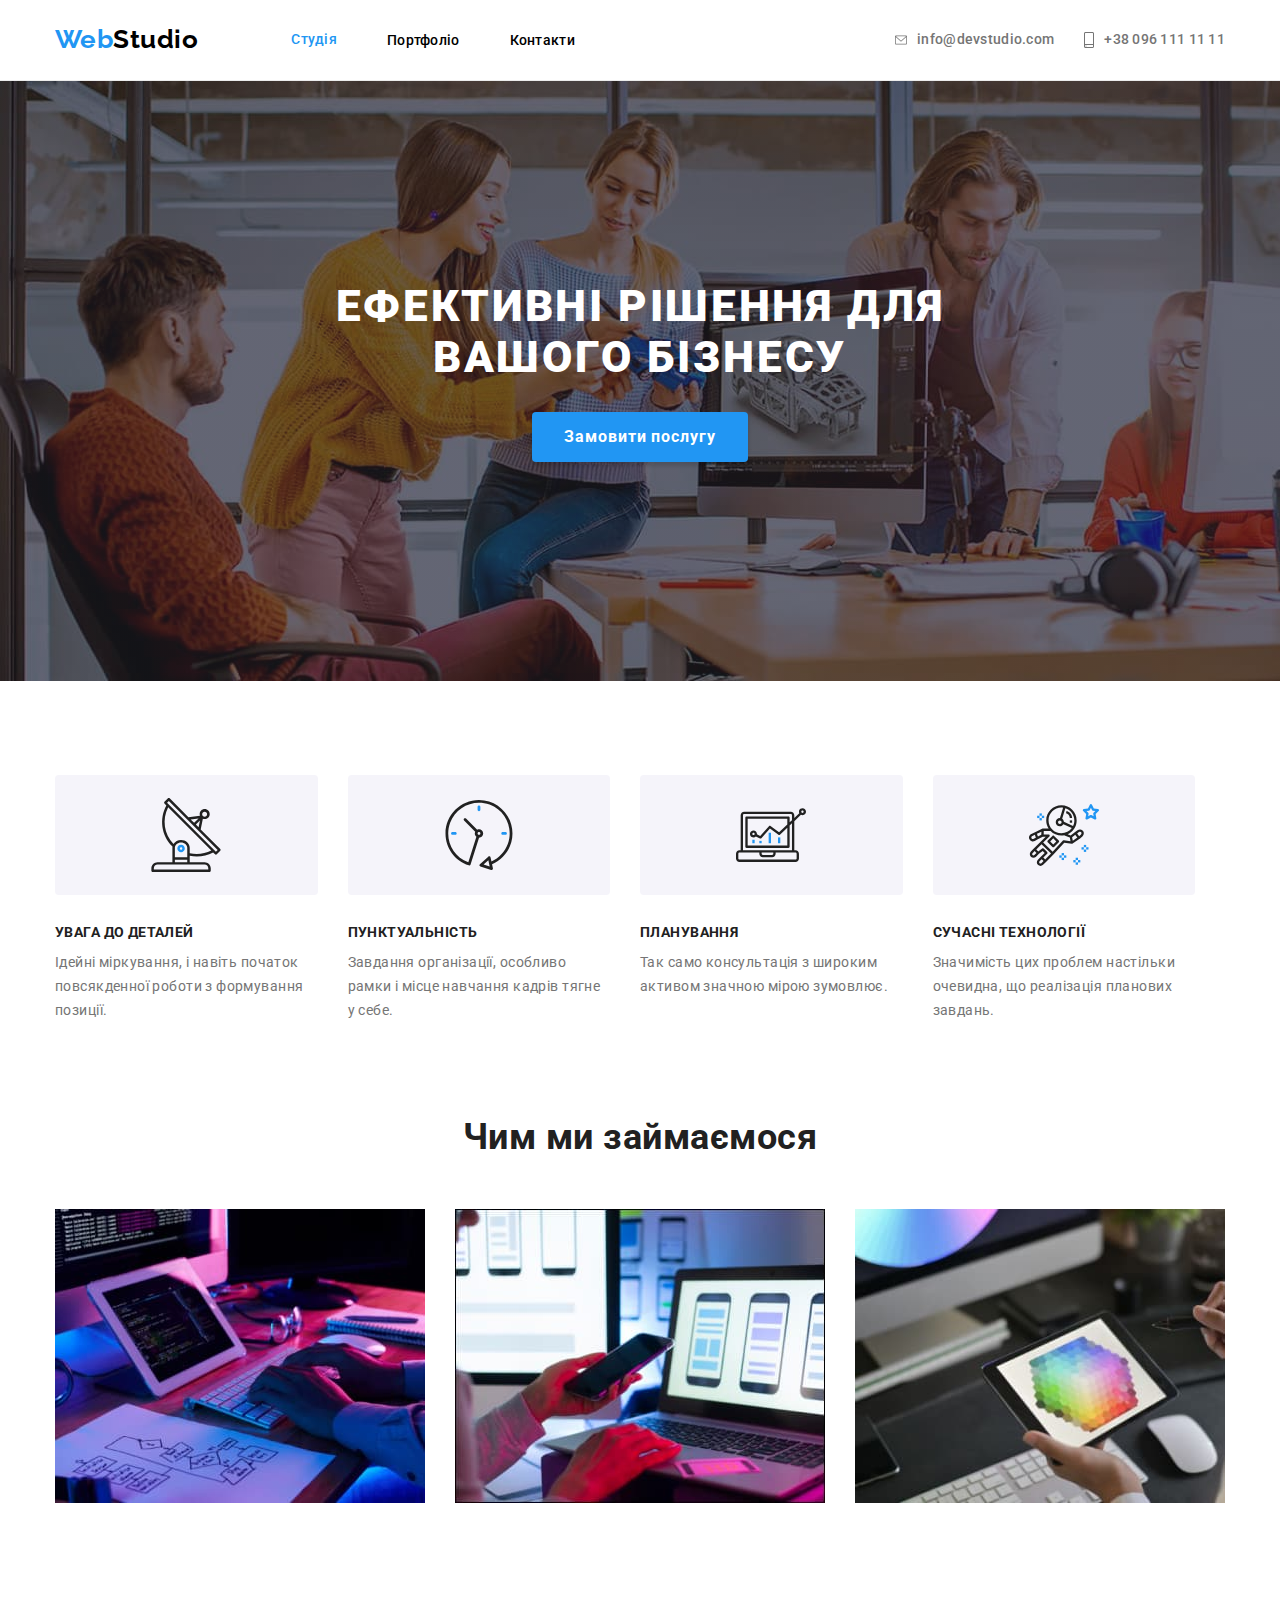
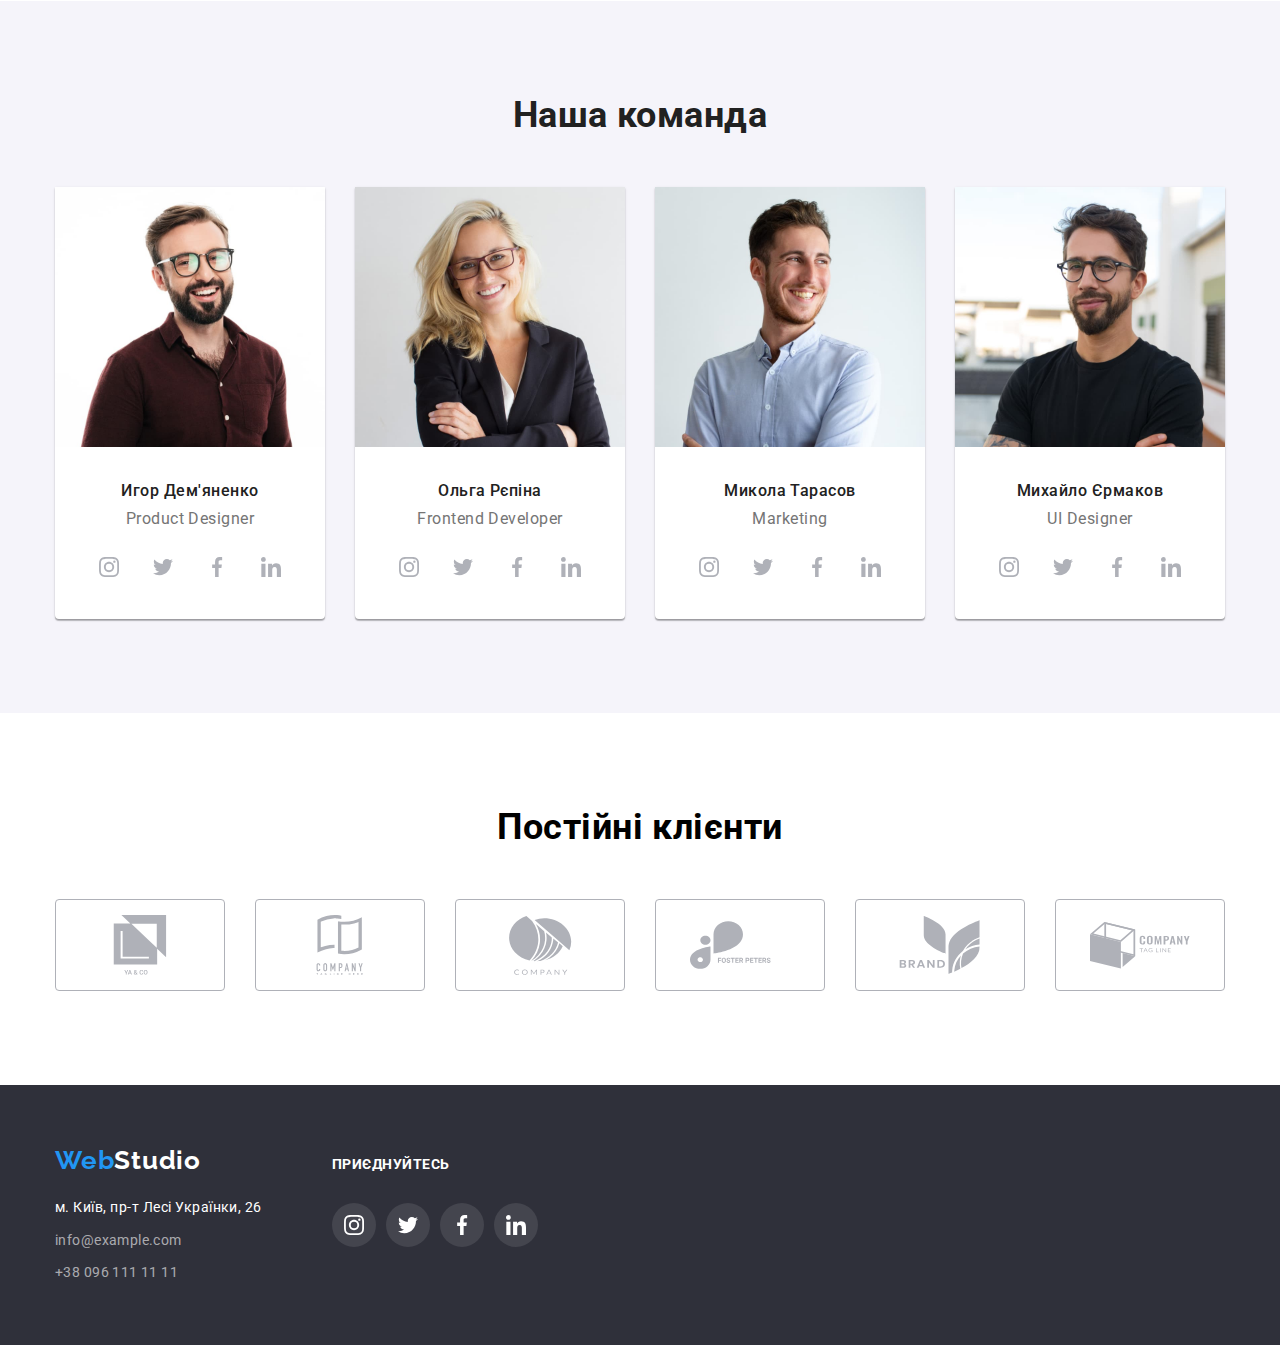
==== index.html @ c18d520b "add files" ====
<!DOCTYPE html>
<html lang="en">
  <head>
    <meta charset="UTF-8" />
    <meta http-equiv="X-UA-Compatible" content="IE=edge" />
    <meta name="viewport" content="width=device-width, initial-scale=1.0" />
    <title>Homework_4</title>
    <link rel="preconnect" href="https://fonts.googleapis.com" />
    <link rel="preconnect" href="https://fonts.gstatic.com" crossorigin />
    <link
      rel="stylesheet"
      href="https://fonts.googleapis.com/css2?family=Raleway:wght@700&family=Roboto:wght@400;500;700;900&display=swap"
    />
    <link
      rel="stylesheet"
      href="https://cdnjs.cloudflare.com/ajax/libs/modern-normalize/1.1.0/modern-normalize.min.css"
    />
    <link rel="stylesheet" href="css/styles.css" />
  </head>
  <body>
    <!-- Шапка -->
    <header class="header">
      <div class="container main-nav">
        <a class="logo" href="WebStudio"
          ><span class="logo-first">Web</span
          ><span class="logo-second">Studio</span></a
        >
        <nav>
          <ul class="site-nav">
            <li class="item">
              <a href="index.html" class="link-act">Студія</a>
            </li>
            <li class="item">
              <a href="portfolio.html" class="link">Портфоліо</a>
            </li>
            <li class="item"><a href="" class="link">Контакти</a></li>
          </ul>
        </nav>
        <!-- </div> -->
        <!-- <div class="container main-nav"> -->
        <ul class="nav-auth item">
          <li class="item">
            <a class="link" href="mailto:info@devstudio.com"
              ><svg class="mail-icon" width="12px" height="16px">
                <use class="mail-icon-color" href="./images/symbol-defs-2.svg#icon-envelope"></use></svg>info@devstudio.com
          </a>
          </li>
          <li class="item">
        <a class="link" href="tel:+380961111111">
          <svg class="mail-icon" width="10px" height="16px" class=""><use href="./images/symbol-defs-2.svg#icon-smartphone"></use></svg>+38 096 111 11 11
          </a>
          </li>
        </ul>
      </div>
    </header>
    <!-- Заказать услугу -->
    <main>
      <section class="hero hero-section">
        <div class="container hero-container">
          <h1 class="hero-title">Ефективні рішення для вашого бізнесу</h1>
          <button class="button-order" type="button">Замовити послугу</button>
        </div>
      </section>
      <!-- Наши преимущества -->
      <section class="section benefits-cont">
        <div class="container">
          <h2 class="our-benefits">Наші переваги</h2>
          <ul class="feature-list">
            <li class="list-item icon-satelite">
              <!-- <div class="benefits-list">
                <svg width="70" height="70"><use href="./images/symbol-defs-3.svg#icon-satelite"></use></svg>
              </div> -->
              <h3 class="benefits-title">Увага до деталей</h3>
              <p class="benefits-text">
                Ідейні міркування, і навіть початок повсякденної роботи з
                формування позиції.
              </p>
            </li>
            <li class="list-item icon-clock">
              <h3 class="benefits-title">Пунктуальність</h3>
              <p class="benefits-text">
                Завдання організації, особливо рамки і місце навчання кадрів
                тягне у себе.
              </p>
            </li>
            <li class="list-item icon-diagram">
              <h3 class="benefits-title">Планування</h3>
              <p class="benefits-text">
                Так само консультація з широким активом значною мірою зумовлює.
              </p>
            </li>
            <li class="list-item icon-astronaut">
              <h3 class="benefits-title">Сучасні технології</h3>
              <p class="benefits-text">
                Значимість цих проблем настільки очевидна, що реалізація
                планових завдань.
              </p>
            </li>
          </ul>
        </div>
      </section>
      <!-- Чем мы занимаемся -->
      <section class="section work-sect">
        <div class="container">
          <h2 class="card-title">Чим ми займаємося</h2>
          <ul class="feature-list">
            <li class="our-work">
              <img
                src="./images/image1.jpg"
                width="370"
                height="294"
                alt="Розробка продукту"
              />
            </li>
            <li class="our-work">
              <img
                src="./images/image2.jpg"
                width="370"
                height="294"
                alt="Випробовування продукту"
              />
            </li>
            <li class="our-work">
              <img
                src="./images/image3.jpg"
                width="370"
                height="294"
                alt="Дизайн продукту"
              />
            </li>
          </ul>
        </div>
      </section>
      <!-- Наша команда -->
      <section class="section team-section">
        <h2 class="card-title">Наша команда</h2>
        <div class="container team-container">
          <ul class="feature-list">
            <li class="our-team-card">
              <img
                src="images/image4.jpg"
                width="270"
                height="260"
                alt="Игорь Демьяненко"
              />
              <div class="our-team-content">
                <h3 class="our-team-subtittle">Игор Дем'яненко</h3>
                <p class="our-team-text">Product Designer</p>
                <ul class="our-team-list">
                  <li class="our-team-item"><a href="" class="our-team-link"><svg width="20px" height="20px"><use href="./images/symbol-defs-2.svg#icon-instagram-2"></use></svg></a></li>
                  <li class="our-team-item"><a href="" class="our-team-link"><svg width="20px" height="20px"><use href="./images/symbol-defs-2.svg#icon-twitter-1"></use></svg></a></li>
                  <li class="our-team-item"><a href="" class="our-team-link"><svg width="20px" height="20px"><use href="./images/symbol-defs-2.svg#icon-facebook-1"></use></svg></a></li>
                  <li class="our-team-item"><a href="" class="our-team-link"><svg width="20px" height="20px"><use href="./images/symbol-defs-2.svg#icon-linkedin-1"></use></svg></a></li>
              </ul>
              </div>
            </li>
            <li class="our-team-card">
              <img
                src="images/image5.jpg"
                width="270"
                height="260"
                alt="Ольга Репина"
              />
              <div class="our-team-content">
                <h3 class="our-team-subtittle">Ольга Рєпіна</h3>
                <p class="our-team-text">Frontend Developer</p>
                <ul class="our-team-list">
                  <li class="our-team-item"><a href="" class="our-team-link"><svg width="20px" height="20px"><use href="./images/symbol-defs-2.svg#icon-instagram-2"></use></svg></a></li>
                  <li class="our-team-item"><a href="" class="our-team-link"><svg width="20px" height="20px"><use href="./images/symbol-defs-2.svg#icon-twitter-1"></use></svg></a></li>
                  <li class="our-team-item"><a href="" class="our-team-link"><svg width="20px" height="20px"><use href="./images/symbol-defs-2.svg#icon-facebook-1"></use></svg></a></li>
                  <li class="our-team-item"><a href="" class="our-team-link"><svg width="20px" height="20px"><use href="./images/symbol-defs-2.svg#icon-linkedin-1"></use></svg></a></li>
              </ul>
              </div>
            </li>
            <li class="our-team-card">
              <img
                src="images/image6.jpg"
                width="270"
                height="260"
                alt="Николай Тарасов"
              />
              <div class="our-team-content">
                <h3 class="our-team-subtittle">Микола Тарасов</h3>
                <p class="our-team-text">Marketing</p>
                <ul class="our-team-list">
                  <li class="our-team-item"><a href="" class="our-team-link"><svg width="20px" height="20px"><use href="./images/symbol-defs-2.svg#icon-instagram-2"></use></svg></a></li>
                  <li class="our-team-item"><a href="" class="our-team-link"><svg width="20px" height="20px"><use href="./images/symbol-defs-2.svg#icon-twitter-1"></use></svg></a></li>
                  <li class="our-team-item"><a href="" class="our-team-link"><svg width="20px" height="20px"><use href="./images/symbol-defs-2.svg#icon-facebook-1"></use></svg></a></li>
                  <li class="our-team-item"><a href="" class="our-team-link"><svg width="20px" height="20px"><use href="./images/symbol-defs-2.svg#icon-linkedin-1"></use></svg></a></li>
              </ul>
              </div>
            </li>
            <li class="our-team-card">
              <img
                src="images/image7.jpg"
                width="270"
                height="260"
                alt="Михаил Ермаков"
              />
              <div class="our-team-content">
                <h3 class="our-team-subtittle">Михайло Єрмаков</h3>
                <p class="our-team-text">UI Designer</p>
                <ul class="our-team-list">
                  <li class="our-team-item"><a href="" class="our-team-link"><svg width="20px" height="20px"><use href="./images/symbol-defs-2.svg#icon-instagram-2"></use></svg></a></li>
                  <li class="our-team-item"><a href="" class="our-team-link"><svg width="20px" height="20px"><use href="./images/symbol-defs-2.svg#icon-twitter-1"></use></svg></a></li>
                  <li class="our-team-item"><a href="" class="our-team-link"><svg width="20px" height="20px"><use href="./images/symbol-defs-2.svg#icon-facebook-1"></use></svg></a></li>
                  <li class="our-team-item"><a href="" class="our-team-link"><svg width="20px" height="20px"><use href="./images/symbol-defs-2.svg#icon-linkedin-1"></use></svg></a></li>
              </ul>
              </div>
            </li>
          </ul>
        </div>
      </section>
      <section class="section">
        <div class="container">
          <h2 class="clients-title">Постійні клієнти</h2>
          <ul class="clients">
            <li class="clients-link">
              <a href="#" class="clients-logo">
                <svg class="" width="100px" height="60px">
                  <use href="./images/symbol-defs-2.svg#icon-group-2"></use>
                </svg>
              </a>
            </li>
            <li class="clients-link">
              <a href="#" class="clients-logo">
                <svg width="100px" height="60px">
                  <use href="./images/symbol-defs-2.svg#icon-group-3"></use>
                </svg>
              </a>
            </li>
            <li class="clients-link">
              <a href="#" class="clients-logo">
                <svg width="100px" height="60px">
                  <use href="./images/symbol-defs-2.svg#icon-group-4"></use>
                </svg>
              </a>
            </li>
            <li class="clients-link">
              <a href="#" class="clients-logo">
                <svg class="color-pic" width="100px" height="60px">
                  <use href="./images/symbol-defs-2.svg#icon-group-8"></use>
                </svg>
              </a>
            </li>
            <li class="clients-link">
              <a href="#" class="clients-logo">
                <svg width="100px" height="60px">
                  <use href="./images/symbol-defs-2.svg#icon-group-6"></use>
                </svg>
              </a>
            </li>
            <li class="clients-link">
              <a href="#" class="clients-logo">
                <svg width="100px" height="60px">
                  <use href="./images/symbol-defs-2.svg#icon-group-7"></use>
                </svg>
              </a>
            </li>
          </ul>
        </div>
      </section>
    </main>
    <!--Подвал студии-->
    <footer class="footer">
      <div class="container container-footer">
        <div class="conteiner-address">
          <div class="footer-logo">
            <a class="logo" href="WebStudio"
              ><span class="logo-first">Web</span
              ><span class="footer-second-logo">Studio</span></a
            >
          </div>
          <address class="address">
            <ul class="address-style">
              <li class="address-link-mrgn">
                <a
                  class="address"
                  href="https://bit.ly/3pXMvUd"
                  target="_blank"
                  rel="noopener noreferrer"
                >
                  м. Київ, пр-т Лесі Українки, 26
                </a>
              </li>
              <li class="address-link-mrgn">
                <a class="address-link" href="mailto:info@devstudio.com"
                  >info@example.com</a
                >
              </li>
              <li class="address-link-mrgn">
                <a class="address-link" href="tel:+380961111111"
                  >+38 096 111 11 11</a
                >
              </li>
            </ul>
          </address>
        </div>
        <div>
          <h2 class="footer-title">ПРИЄДНУЙТЕСЬ</h2>
          <ul class="footer-social">
            <li class="footer-social-item">
              <a class="footer-social-link" href=""
                ><svg width="20px" height="20px">
                  <use
                    href="./images/symbol-defs-2.svg#icon-instagram-2"
                  ></use></svg
              ></a>
            </li>
            <li class="footer-social-item">
              <a class="footer-social-link" href=""
                ><svg width="20px" height="20px">
                  <use
                    href="./images/symbol-defs-2.svg#icon-twitter-1"
                  ></use></svg
              ></a>
            </li>
            <li class="footer-social-item">
              <a class="footer-social-link" href=""
                ><svg width="20px" height="20px">
                  <use
                    href="./images/symbol-defs-2.svg#icon-facebook-1"
                  ></use></svg
              ></a>
            </li>
            <li class="footer-social-item">
              <a class="footer-social-link" href=""><svg width="20px" height="20px">
                <use href="./images/symbol-defs-2.svg#icon-linkedin-1"></use>
              </svg></a>

            </li>
          </ul>
        </div>
      </div>
    </footer>
  </body>
</html>
---- css/styles.css ----
html {
    box-sizing: border-box;

}
*,
*::before,
*::after {
    box-sizing: inherit;
    margin: 0px;
    padding: 0px;
}
:root {
    --brand-color: #2196f3;
    --primal-text-color: #000000;
    --card-tittle-color: #212121;
    --card-text-color: #757575;
    --background-color: #f5f4fa; 
    --order-background-color: #2f303a;
    --white-color : #ffffff;
    --address-link-color: rgba(255, 255, 255, 0.6);
    --order-shadow-color: rgba(0, 0, 0, 0.15);
    
}
h1,
h2,
h3,
h4,
h5,
h5,
p,
ul {
    list-style: none;
}

body {
    font-family: "Roboto", sans-serif;
    text-decoration: none;
    letter-spacing: 0.03em;
    color: var(--primal-text-color);
    background-color: var(--white-color);
}
.container {
    margin: 0 auto;
    width: 1200px;
    padding-left: 15px;
    padding-right: 15px;

}
.section {
    margin-left: auto;
    margin-right: auto;
    padding-top:  94px;
    padding-bottom: 94px;
}
.section-benefits {
    padding-top: 94px;
    padding-bottom: 47px;

}


/* header */
.header {
    border-bottom: 1px solid #ECECEC;
}
.hero-container {
    text-align: center;
}
.hero {
    max-width: 1600px;
    height: 600px;
    margin-left: auto;
    margin-right: auto;
    padding-top: 200px;
    padding-bottom: 200px;

    background-color: var(--order-background-color);
    background-image: linear-gradient(to right, rgba(47, 48, 58, 0.4), rgba(47, 48, 58, 0.4)),url(../images/Img-2-2.jpg);
    background-size: center;
}
.hero {

}
.hero-title {
    padding-bottom: 0 40px;  
    margin: 0 auto;
    margin-bottom: 30px;
    max-width: 696px;

    font-weight: 900;
    font-size: 44px;
    letter-spacing: 0.06em;
    text-transform: uppercase;
    color: var(--white-color);
}
.site-nav {
    display: flex;
    margin-left: 93px;
    justify-content: center;
}

.logo {
    font-family: "Raleway";
    font-style: normal;
    font-weight: 700;
    font-size: 26px;
    text-decoration: none;
}
.logo-first {
    color: var(--brand-color);
}
.logo-second {
    color: var(--primal-text-color);
}
/* site navigation */
.main-nav {
    display: flex;
    align-items: center;
}
.site-nav .item {
    margin-right: 50px;
}
.nav-auth {
    display: flex;
    margin-left: auto;
    margin-bottom: 0px;
}

.nav-auth, .item {
    display: flex;
    margin-left: auto;
    fill: currentColor;
    color: var(--card-text-color);
}
.nav-auth .item + .item {
    margin-left: 30px;
}
/* .item:not(:nth-last-child(-n + 3)){
    margin-bottom: 30px;
}  */
.site-nav .item:not(:nth-child(3n))  {
    margin-right: 50px;
}
.mail-icon {
    margin-right: 10px;  
}

.mail-icon:hover
.mail-icon:focus {
    fill: var(--brand-color);
    color: #2196f3;
}
 
/* .site-nav .item:last child {
    margin-right: 30px;
} */

/* .item:last-child {
    margin-right: 0;
} */
.feature-list {
    display: flex;
}
.feature-list .list-item {
    margin-right: 30px;
}
.feature-list .card {
    margin-top: 50px;
    margin-right: 30px;

    background: var(--white-color);
    border-radius: 0px 4px;
    box-shadow: 0px 1px 3px rgba(0, 0, 0, 0.12), 0px 1px 1px rgba(0, 0, 0, 0.14), 0px 2px 1px rgba(0, 0, 0, 0.2);;
}
.feature-list .item:nth-child(4n) {
    margin-right: 0px;
}
.list-item {
    display: inline-block;
    width: 270px;
    margin-left: auto;

}
.list-item::before {
    display: block;
    content: '';
    height: 120px;
    background-color: #F5F4FA;
    background-position: center;
    background-repeat: no-repeat;
    background-size: 70px;
    border-radius: 4px;
    margin-bottom: 30px;
}
.icon-satelite::before {
    background-image: url(../images/satelite.svg);

}
.icon-clock::before {
    background-image: url(../images/clock\ 1.svg);
}
.icon-diagram::before {
    background-image: url(../images/diagram\ 1.svg);

}
.icon-astronaut::before {
    background-image: url(../images/astronaut1.svg);
}

.feature-list .our-work {
    margin-right: 30px;
    margin-top: 50px;
}
.feature-list .our-work:nth-child(3n) {
    margin-right: 0px;
}
.header-mail {
    width: 16px;
    height: 12px;
}
.site-nav .link {
    display: block;
    padding-top: 32px;
    padding-bottom: 32px;

    font-weight: 500;
    font-size: 14px;
    letter-spacing: 0.02em;
    text-decoration: none;
    list-style: none;
    color: var(--primal-text-color);
}

.nav-auth .link {
    display: flex;
    align-items: center;
    font-weight: 500;
    font-size: 14px;
    line-height: 1.14;
    letter-spacing: 0.02em;
    color: var(--card-text-color);
    text-decoration: none;
    list-style: none;
}
.site-nav, .link:hover,
.link:focus, .link:active {
    fill: var(--brand-color);
    color: var(--brand-color);
}
.nav-auth .item:hover,
.nav-auth .item:focus .mail-icon  {
    color: var(--brand-color);
}

.link-act {
    display: block;
    padding-top: 32px;
    padding-bottom: 32px;
    font-weight: 500;
    font-size: 14px;
    line-height: 1.14;
    letter-spacing: 0.02em;
    color: var(--brand-color);
    text-decoration: none;
}
.button-order {
    padding-top: 8px 8px;
    padding-right: 32px;
    padding-left: 32px;
    margin: 0px auto;
    min-height: 50px;
    


    font-weight: 700;
    font-size: 16px;
    letter-spacing: 0.06em;
    color: var(--white-color);
    background-color: var(--brand-color);
    cursor: pointer;
    box-shadow: 0px 4px 4px var(--order-shadow-color);
    border-radius: 4px;
    border: none;

}
.nav-portfolio {
    display: flex;
    margin-bottom: 50px;
    justify-content: center;
}
.portfolio-card {
    display: block;
    text-decoration: none;
}
.portfolio-card:hover {
    box-shadow: 0px 1px 1px rgba(0, 0, 0, 0.12), 0px 4px 4px rgba(0, 0, 0, 0.06), 1px 4px 6px rgba(0, 0, 0, 0.16);
    cursor: pointer;
}
.portfolio-cont {
    padding-left: 24px;
    padding-top: 20px;
    padding-bottom: 20px;
    margin-right: 0%;
    background: #ffffff;
    border: 1px solid #eeeeee;
    border-top: none;
}
/* our benefits */
 .benefits {
    justify-content: center;
}
.benefits-cont {
    padding-bottom: 0;
}
/* .benefits-list {
    display: flex;
    align-items: center;
    justify-content: center;
    background: #f5f4fa;
    border-radius: 4px;
    width: 270px;
    height: 120px;
    margin-bottom: 30px;
} */

.group {
    fill: white;

    width: 70px;
    height: 70px;
}
.benefits-section {
    padding-bottom: 0;
}
.our-benefits {
    display: none;
}
.benefits-title {
    font-weight: 700;
    font-size: 14px;
    line-height: 1.14;
    letter-spacing: 0.03em;
    color: var(--card-tittle-color);
    text-transform: uppercase;
    margin-bottom: 10px;
}
.benefits-text {
    margin-top: 10px;
    font-size: 14px;
    line-height: 1.71;
    letter-spacing: 0.03em;
    color: var(--card-text-color);
}
/* button */
.button {
    padding: 6px 22px;
    margin-right: 8px;

    font-weight: 500;
    font-size: 16px;
    line-height: 1.6;
    text-align: center;
    letter-spacing: 0.03em;
    color: var(--card-tittle-color);
    background-color: var(--background-color);
    border-radius: 4px;
    cursor: pointer;
    border: none;
}
.button:hover,
.button:focus {
    color: var(--white-color);
    background-color: var(--brand-color);
    border-radius: 4px;
    box-shadow: 0px 3px 1px rgba(0, 0, 0, 0.1), 0px 1px 2px rgba(0, 0, 0, 0.08), 0px 2px 2px rgba(0, 0, 0, 0.12);
    border-radius: 4px;
}
.nav-buttons {
    border-top: 1px solid #ECECEC;
}

/* card */
.flex-container {
    display: flex;
    flex-wrap: wrap;

}
.flex-element {
    width: 370px;
    margin-right: 30px;
    margin-bottom: 30px;
}
.flex-container > .card {
    flex-basis: calc(100% / 3 - 20px);
    margin-left: 20px;
    margin-top: 20px;

    background: var(--white-color);
    border: 1px solid #ECECEC;
}

.portfolio-item:not(:nth-child(3n)){
    margin-right: 30px;
}
.portfolio-item:not(:nth-last-child(-n + 3)) {
    margin-bottom: 30px;
}
.our-team-content {
    padding-top: 30px;
    padding-bottom: 30px;
    text-align: center;
}
.our-team-list {
    display: flex;
    justify-content: center;
    margin-top: 16px;
}
.our-team-link {
    fill: rgba(175, 177, 184, 1);
    display: flex;
    justify-content: center;
    align-items: center;
    border-radius: 50%;
    width: 44px;
    height: 44px;
}
.our-team-link:hover,
.our-team-link:focus{
    fill: var(--white-color);
    background-color: var(--brand-color);

}
.our-team-item:not(:last-child) {
    margin-right: 10px;
}
.card-title {


    font-weight: 700;
    font-size: 36px;
    line-height: 1.16;
    text-align: center;
    color: var(--card-tittle-color);
}
.card {
    text-align: center;
}
.card-item {

}
.card-subtitle {
margin-bottom: 4px;

    font-weight: 700;
    font-size: 18px;
    line-height: 2;
    letter-spacing: 0.06em;
    color: var(--card-tittle-color);
}
.card-text {
    font-size: 16px;
    line-height: 1.8;
    color: var(--card-text-color);
}
.benefits-section {
    padding-bottom: 47px;
}
/* our team */

.team-section {
    background-color: var(--background-color);
}
.team-container {
    display: flex;

}
.our-team-card {
    margin-top: 50px;
    margin-right: 30px;

    background: var(--white-color);
    box-shadow: 0px 1px 3px rgba(0, 0, 0, 0.12), 0px 1px 1px rgba(0, 0, 0, 0.14), 0px 2px 1px rgba(0, 0, 0, 0.2);
    border-radius: 0px 0px 4px 4px;
    text-align: center;
}
.our-team-subtittle {
    margin-bottom: 10px;

    font-weight: 500;
    font-size: 16px;
    line-height: 1.2;
    text-align: center;
    color: var(--card-tittle-color);
}
.our-team-text {
    font-size: 16px;
    line-height: 1.18;
    text-align: center;
    color: var(--card-text-color);
}

/* footer */
.container-footer {
    display: flex;
    align-items: baseline;

}
.container-list {
    margin-right: 70px;
}
.conteiner-address {
    margin-right: 70px;
}
.footer {
    background-color: var(--order-background-color);
    padding-top: 60px;
    padding-bottom: 60px;
}
.footer-title {
    margin-bottom: 30px;

    font-family: "Roboto", sans-serif;
    font-weight: 700px;
    font-size: 14px;
    color: var(--white-color);
    line-height: 1.14;
    margin-bottom: 30px;

}
.footer-social {
    display: flex;
    align-items: baseline;
    list-style: none;
}
.footer-social-link {
    fill: var(--white-color);
    display: flex;
    justify-content: center;
    align-items: center;
    border-radius: 50%;
    width: 44px;
    height: 44px;
    background-color: rgba(255, 255, 255, 0.1);
}
.footer-social-link:hover,
.footer-social-link:focus{
    background-color: var(--brand-color);
}
.footer-social-item:not(:last-child) {
    margin-right: 10px;
}
.footer-logo {
    padding-left: auto;
}
.footer .logo {
    font-family: "Raleway";
    font-style: normal;
    font-weight: 700;
    font-size: 26px;
    line-height: 1.2;
    letter-spacing: 0.03em;
    text-decoration: none;
}
.footer-second-logo {
    font-family: "Raleway";
    font-weight: 700;
    font-size: 26px;
    line-height: 1.2;
    letter-spacing: 0.03em;
    color: var(--white-color);
}
.address {
    margin-top: 20px;

    font-size: 14px;
    line-height: 1.7;
    color: var(--white-color);
    list-style: none;
    text-decoration: none;
}
.address-style {
    font-style: normal;
    text-decoration: none;
}

.address-link {
    margin-bottom: 9px;
    box-sizing: border-box;

    font-size: 14px;
    line-height: 1.7;
    letter-spacing: 0.03em;
    color: var(--address-link-color);
    text-decoration: none;
    list-style: none;
}
.address-link:hover,
.address-link:focus {
    color: var(--brand-color);
}
.address-link-mrgn:not(:last-child) {
    margin-bottom: 9px;
    }
.clients {
    display: flex;
}
.clients-title {
    margin-bottom: 50px;

    font-size: 36px;
    font-weight: 700;
    text-align: center;
}
.clients-link:not(:last-child) {
    margin-right: 30px;
}
.links-title {
    margin-bottom: 30px;


}
.clients-logo {
    display: flex;
    justify-content: center;
    align-items: center;
    width: 170px;
    height: 92px;
    fill: rgba(175, 177, 184, 1);
    border: 1px solid rgba(175, 177, 184, 1);
    border-radius: 4px;
    
}
.clients-logo:hover,
.clients-logo:focus {
    fill: var(--brand-color);
    cursor: pointer;
    border: 1px solid var(--brand-color);
    border-radius: 4px;
    
}
.color-pic {
    color: blue;
}
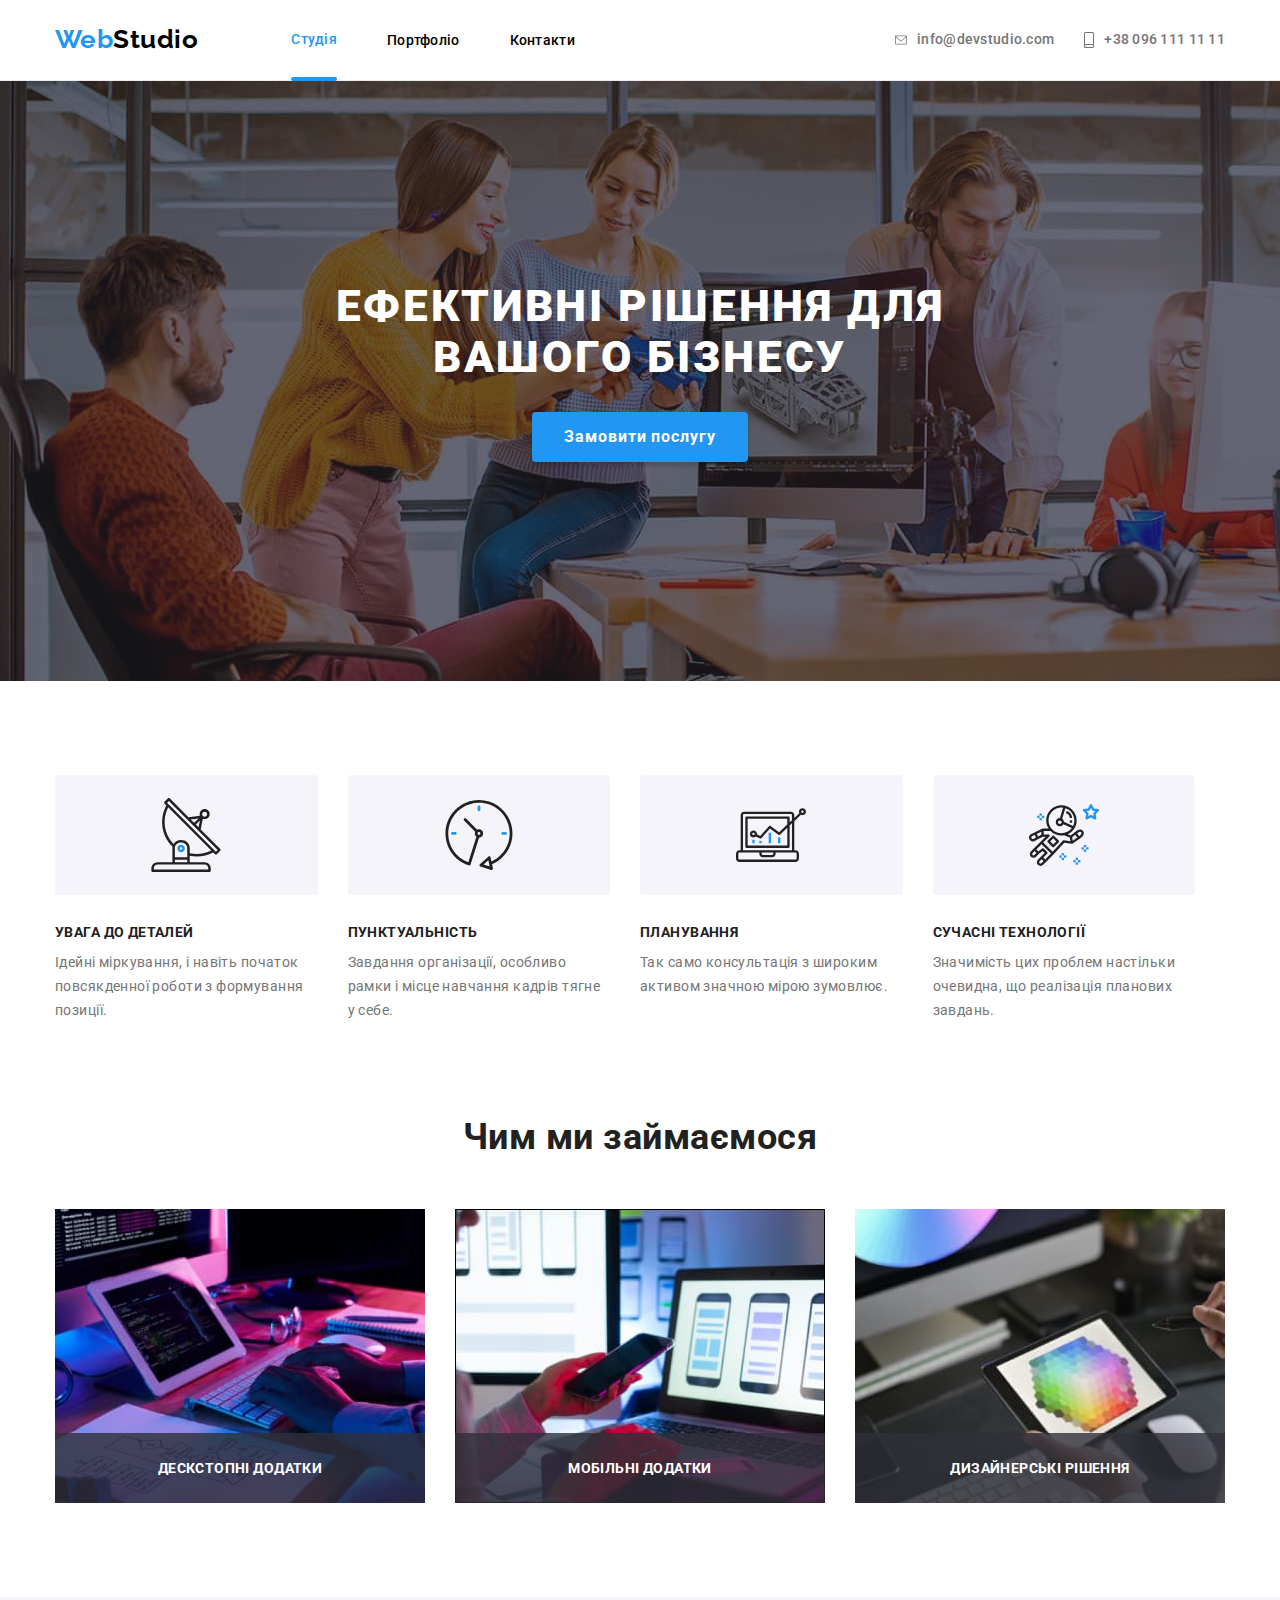
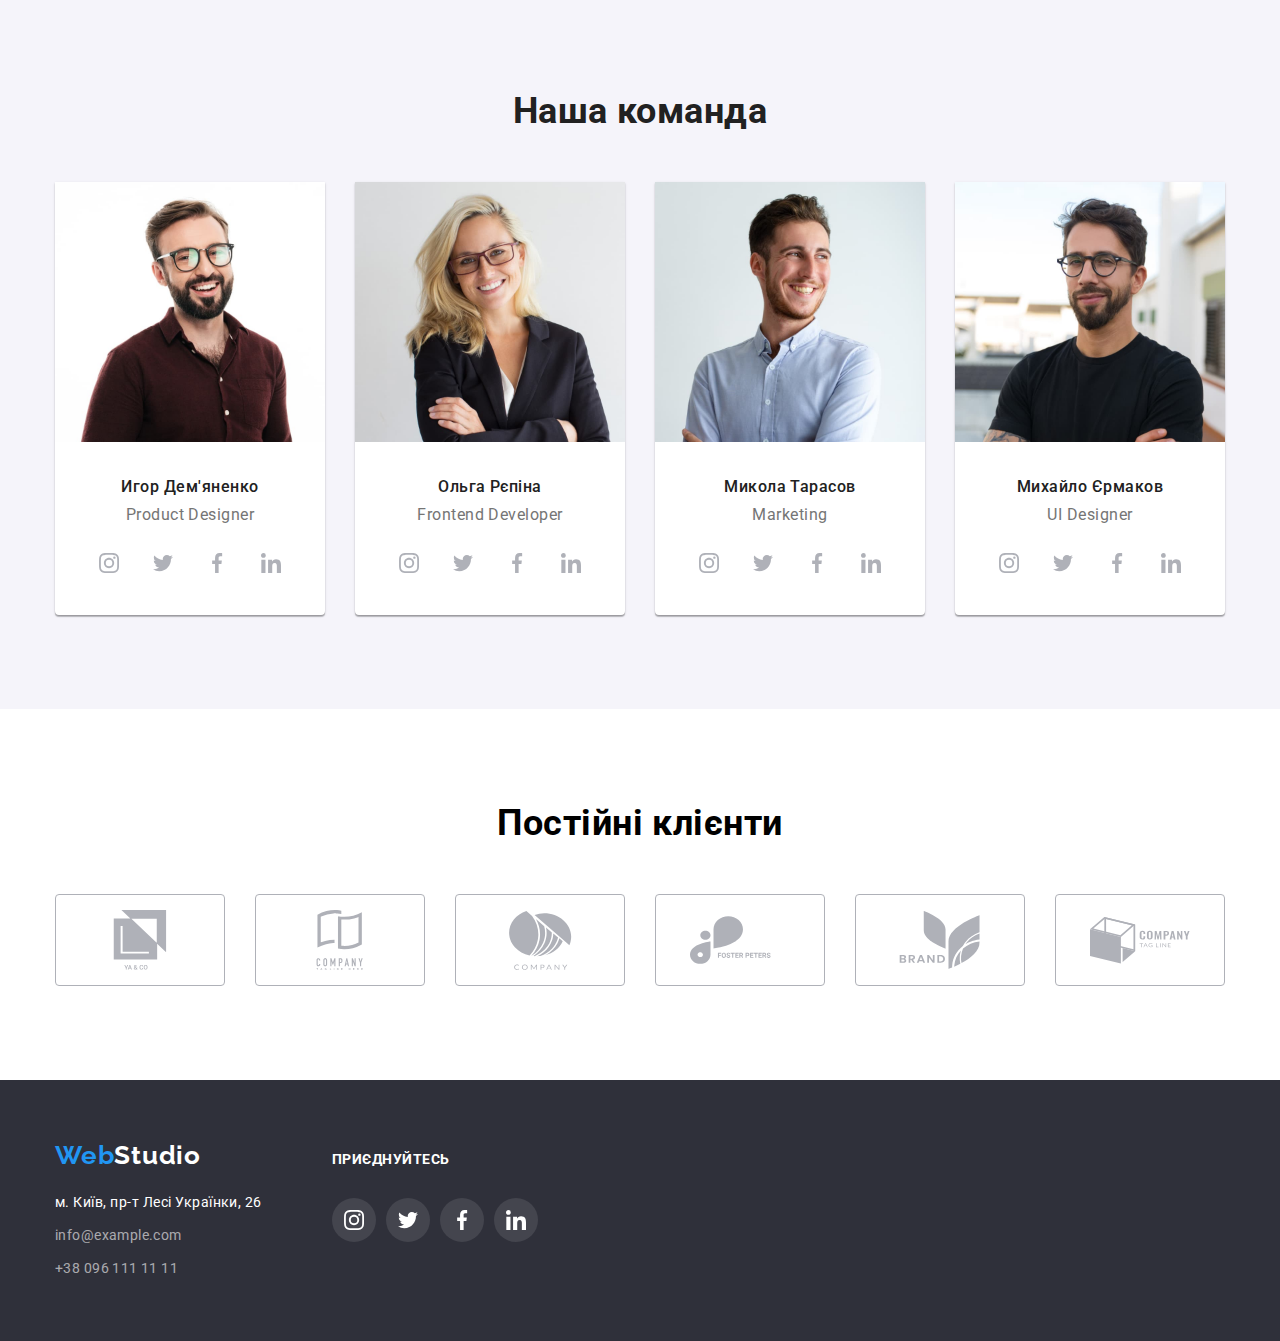
==== commit 1dc8fe16: "hover portfolio,our work block,navigation bottom" ====
--- a/index.html
+++ b/index.html
@@ -4,7 +4,7 @@
     <meta charset="UTF-8" />
     <meta http-equiv="X-UA-Compatible" content="IE=edge" />
     <meta name="viewport" content="width=device-width, initial-scale=1.0" />
-    <title>Homework_4</title>
+    <title>Homework_5</title>
     <link rel="preconnect" href="https://fonts.googleapis.com" />
     <link rel="preconnect" href="https://fonts.gstatic.com" crossorigin />
     <link
@@ -25,7 +25,7 @@
           ><span class="logo-first">Web</span
           ><span class="logo-second">Studio</span></a
         >
-        <nav>
+        <nav class="nav">
           <ul class="site-nav">
             <li class="item">
               <a href="index.html" class="link-act">Студія</a>
@@ -58,7 +58,7 @@
       <section class="hero hero-section">
         <div class="container hero-container">
           <h1 class="hero-title">Ефективні рішення для вашого бізнесу</h1>
-          <button class="button-order" type="button">Замовити послугу</button>
+          <button data-modal-open class="button-order" type="button">Замовити послугу</button>
         </div>
       </section>
       <!-- Наши преимущества -->
@@ -111,6 +111,7 @@
                 height="294"
                 alt="Розробка продукту"
               />
+              <p class="our-work-text">Дескстопні додатки</p>
             </li>
             <li class="our-work">
               <img
@@ -119,6 +120,7 @@
                 height="294"
                 alt="Випробовування продукту"
               />
+              <p class="our-work-text">Мобільні додатки</p>
             </li>
             <li class="our-work">
               <img
@@ -127,6 +129,7 @@
                 height="294"
                 alt="Дизайн продукту"
               />
+              <p class="our-work-text">Дизайнерські рішення</p>
             </li>
           </ul>
         </div>
@@ -333,5 +336,12 @@
         </div>
       </div>
     </footer>
+    <div class="backdrop is-hidden" data-modal>
+      <div class="modal">
+        <p></p>
+        <button data-modal-close class="close"></button>
+      </div>
+    </div>
+    <script src="./js/modal.js"></script>
   </body>
 </html>
--- a/css/styles.css
+++ b/css/styles.css
@@ -39,6 +39,47 @@
     color: var(--primal-text-color);
     background-color: var(--white-color);
 }
+/* modal window */
+
+.close {
+    min-width: 30px;
+    min-height: 30px;
+    margin-top: 8px;
+    margin-right: 8px;
+    padding: 0;
+    border: none;
+
+    background-color: transparent;
+    background-image: url(../images/close.svg);
+}
+.modal {
+    position: absolute;
+    z-index: 999;
+    top: 50%;
+    left: 50%;
+    transform: translate(-50%, -50%);
+    display: flex;
+    justify-content: flex-end;
+    align-items: flex-start;
+
+    min-height: 581px;
+    min-width: 528px;
+    background-color: var(--white-color);
+}
+.backdrop {
+    position: absolute;
+    top: 0;
+    left: 0;
+    min-width: 100%;
+    min-height: 1024px;
+    background-color: rgba(0, 0, 0, 0.2);
+
+    opacity: 1;
+}
+.backdrop.is-hidden {
+    opacity: 0;
+    pointer-events: none;
+}
 .container {
     margin: 0 auto;
     width: 1200px;
@@ -214,6 +255,30 @@
 .feature-list .our-work:nth-child(3n) {
     margin-right: 0px;
 }
+.work-sect .our-work-text {
+    position: absolute;
+    right: 0;
+    bottom: 0;
+    left: 0;
+    padding-top: 27px;
+    padding-bottom: 27px;
+    margin: 0;
+    font-weight: 700;
+    font-size: 14px;
+    line-height: 16px;
+    text-align: center;
+    letter-spacing: 0.03em;
+    text-transform: uppercase; 
+    color: var(--white-color); 
+    background: rgba(47, 48, 58, 0.8);
+
+}
+.work-sect .feature-list > .our-work {
+    position: relative;
+}
+.work-sect .our-work > img {
+    display: block;
+}
 .header-mail {
     width: 16px;
     height: 12px;
@@ -262,6 +327,20 @@
     letter-spacing: 0.02em;
     color: var(--brand-color);
     text-decoration: none;
+}
+.nav > .site-nav .link-act {
+    position: relative;
+    
+}
+.nav > .site-nav .link-act::after{
+    content: "";
+    position: absolute;
+    left: 0;
+    bottom: -1px;
+    width: 100%;
+    height: 4px;
+    border-radius: 2px;
+    background-color: var(--brand-color);
 }
 .button-order {
     padding-top: 8px 8px;
@@ -405,6 +484,33 @@
 .portfolio-item:not(:nth-last-child(-n + 3)) {
     margin-bottom: 30px;
 }
+.portfolio-thumb {
+    position: relative;
+    overflow: hidden;
+}
+.portfolio-info {
+    position: absolute;
+    top: 0;
+    left: 0;
+    width: 100%;
+    height: 100%;
+    padding: 63px 24px;
+    background-color: var(--brand-color);
+    transform: translateY(100%);
+    transition: transform 250ms cubic-bezier(0.4, 0, 0.2, 1);
+}
+.portfolio-info-text {
+    display: inline-block;
+    font-weight: 400;
+    font-size: 18px;
+    line-height: 1.5;
+    letter-spacing: 0.03em;
+    color: var(--white-color);
+}
+.portfolio-thumb:hover .portfolio-info,
+.portfolio-thumb:focus .portfolio-info {
+    transform: translateY(0);
+}
 .our-team-content {
     padding-top: 30px;
     padding-bottom: 30px;
